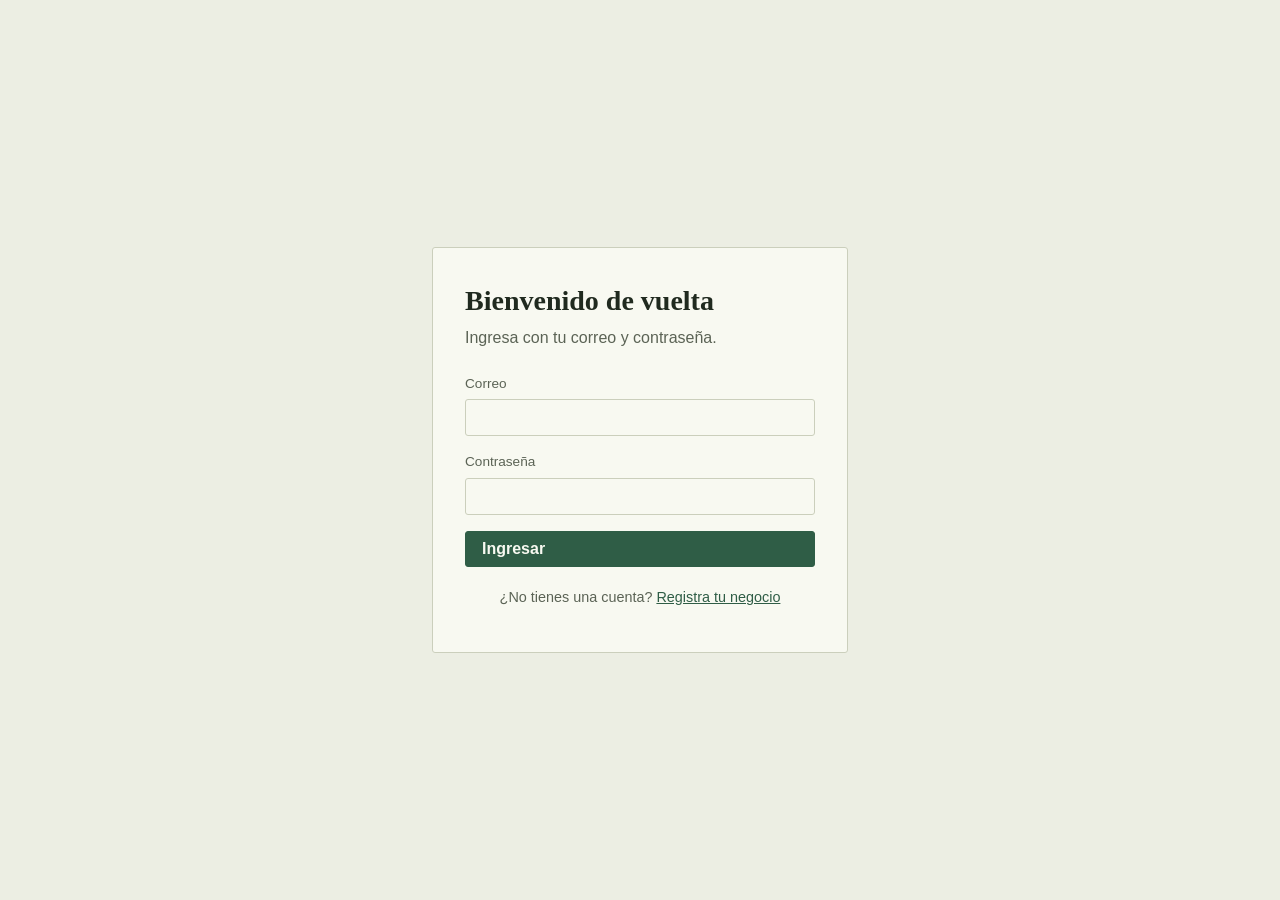
==== clientes.html @ 85f2c176 "Add files via upload" ====
<!DOCTYPE html>
<html lang="es">
<head>
  <meta charset="UTF-8" />
  <meta name="viewport" content="width=device-width, initial-scale=1.0" />
  <title>Clientes · Bodega+</title>
  <link rel="stylesheet" href="/css/styles.css" />
</head>
<body>
  <div class="app-shell">
    <aside class="sidebar">
      <div class="sidebar__marca">Bodega<span>+</span></div>
      <nav class="sidebar__nav">
        <a href="/dashboard.html" data-nav="dashboard">Panel</a>
        <a href="/productos.html" data-nav="productos">Productos</a>
        <a href="/clientes.html" data-nav="clientes">Clientes</a>
        <a href="/ventas.html" data-nav="ventas">Ventas</a>
        <a href="/inventario.html" data-nav="inventario">Inventario</a>
        <a href="/reportes.html" data-nav="reportes">Reportes</a>
      </nav>
      <button class="sidebar__salir" data-logout type="button">Cerrar sesión</button>
    </aside>

    <div class="app-content">
      <header class="app-topbar">
        <h1>Clientes</h1>
        <span class="app-topbar__usuario">Hola, <strong data-usuario-nombre>—</strong></span>
      </header>

      <main class="app-main">
        <div class="mensaje-error oculto" data-error></div>

        <section class="seccion">
          <div class="seccion-cabecera">
            <div class="filtros">
              <div class="campo">
                <label for="buscar-cliente">Buscar</label>
                <input type="search" id="buscar-cliente" placeholder="Nombre del cliente…" />
              </div>
            </div>
            <button class="boton" type="button" data-abrir-cliente>Nuevo cliente</button>
          </div>

          <div class="tabla-envoltorio">
            <table>
              <thead>
                <tr>
                  <th>Nombre</th>
                  <th>Documento</th>
                  <th>Teléfono</th>
                  <th>Correo</th>
                  <th></th>
                </tr>
              </thead>
              <tbody data-tabla-clientes>
                <tr class="tabla-vacia"><td colspan="5">Cargando…</td></tr>
              </tbody>
            </table>
          </div>
        </section>
      </main>
    </div>
  </div>

  <dialog data-dialogo-cliente>
    <form class="dialogo-cuerpo" method="dialog" id="form-cliente">
      <h2 data-titulo-cliente>Nuevo cliente</h2>
      <input type="hidden" name="id" />
      <div class="campo">
        <label for="cl-nombre">Nombre</label>
        <input type="text" id="cl-nombre" name="nombre" required />
      </div>
      <div class="campo-fila">
        <div class="campo">
          <label for="cl-documento">Documento</label>
          <input type="text" id="cl-documento" name="documento" />
        </div>
        <div class="campo">
          <label for="cl-telefono">Teléfono</label>
          <input type="text" id="cl-telefono" name="telefono" />
        </div>
      </div>
      <div class="campo">
        <label for="cl-email">Correo</label>
        <input type="email" id="cl-email" name="email" />
      </div>
      <div class="campo">
        <label for="cl-direccion">Dirección</label>
        <input type="text" id="cl-direccion" name="direccion" />
      </div>
      <div class="dialogo-acciones">
        <button class="boton boton--fantasma" type="button" data-cerrar-cliente>Cancelar</button>
        <button class="boton" type="submit">Guardar</button>
      </div>
    </form>
  </dialog>

  <dialog data-dialogo-historial>
    <div class="dialogo-cuerpo">
      <h2 data-titulo-historial>Historial de compras</h2>
      <div class="tabla-envoltorio">
        <table>
          <thead>
            <tr><th>Fecha</th><th class="num">Total</th><th>Estado</th></tr>
          </thead>
          <tbody data-tabla-historial>
            <tr class="tabla-vacia"><td colspan="3">Cargando…</td></tr>
          </tbody>
        </table>
      </div>
      <div class="dialogo-acciones">
        <button class="boton boton--fantasma" type="button" data-cerrar-historial>Cerrar</button>
      </div>
    </div>
  </dialog>

  <script src="/js/api.js"></script>
  <script src="/js/clientes.js"></script>
</body>
</html>
---- css/styles.css ----
/* =====================================================================
   Bodega+ — sistema de ventas e inventario
   Estética "libro contable": papel, tinta verde oscuro, cifras en
   monoespaciada alineadas como en una hoja de cuentas. Sin tarjetas
   con sombra, sin degradados: separación por líneas finas, como en
   un libro de registro real.
   ===================================================================== */

:root {
  /* Color */
  --color-paper: #ECEEE3;
  --color-surface: #F8F9F1;
  --color-ink: #202A1F;
  --color-ink-soft: #5B6355;
  --color-pine: #2F5D46;
  --color-pine-dark: #1F4433;
  --color-amber: #A9691A;
  --color-brick: #A63D2D;
  --color-line: #CBCFBC;
  --color-line-soft: #DCDECE;

  /* Tipografía */
  --font-display: Georgia, "Iowan Old Style", "Palatino Linotype", "Times New Roman", serif;
  --font-body: -apple-system, "Segoe UI", "Helvetica Neue", Arial, sans-serif;
  --font-mono: "SFMono-Regular", Consolas, "Liberation Mono", Menlo, monospace;

  /* Layout */
  --sidebar-ancho: 15rem;
  --radio: 3px;
}

* { box-sizing: border-box; }

html, body {
  margin: 0;
  padding: 0;
  background: var(--color-paper);
  color: var(--color-ink);
  font-family: var(--font-body);
  font-size: 16px;
  line-height: 1.5;
}

body { min-height: 100vh; }

h1, h2, h3 {
  font-family: var(--font-display);
  font-weight: 600;
  margin: 0 0 0.5rem;
  color: var(--color-ink);
}

h1 { font-size: 1.75rem; }
h2 { font-size: 1.3rem; }
h3 { font-size: 1.05rem; }

p { margin: 0 0 0.75rem; color: var(--color-ink-soft); max-width: 62ch; }

a { color: var(--color-pine); }

button, input, select, textarea { font-family: inherit; font-size: 1rem; }

.nums { font-family: var(--font-mono); font-variant-numeric: tabular-nums; }

/* --------------------------- Botones --------------------------- */

.boton {
  display: inline-flex;
  align-items: center;
  gap: 0.4rem;
  border: 1px solid var(--color-pine);
  background: var(--color-pine);
  color: var(--color-surface);
  padding: 0.55rem 1rem;
  border-radius: var(--radio);
  cursor: pointer;
  font-weight: 600;
  line-height: 1;
  transition: background-color 0.15s ease, transform 0.05s ease;
}
.boton:hover { background: var(--color-pine-dark); border-color: var(--color-pine-dark); }
.boton:active { transform: translateY(1px); }
.boton:focus-visible, a:focus-visible, input:focus-visible,
select:focus-visible, textarea:focus-visible {
  outline: 2px solid var(--color-pine);
  outline-offset: 2px;
}

.boton--fantasma {
  background: transparent;
  color: var(--color-pine);
}
.boton--fantasma:hover { background: rgba(47, 93, 70, 0.08); }

.boton--peligro {
  background: transparent;
  border-color: var(--color-brick);
  color: var(--color-brick);
}
.boton--peligro:hover { background: rgba(166, 61, 45, 0.08); }

.boton--pequeno { padding: 0.3rem 0.65rem; font-size: 0.85rem; }

.boton[disabled] { opacity: 0.5; cursor: not-allowed; }

/* --------------------------- Formularios --------------------------- */

.campo { margin-bottom: 1rem; display: flex; flex-direction: column; gap: 0.3rem; }
.campo label { font-size: 0.85rem; color: var(--color-ink-soft); }
.campo input, .campo select, .campo textarea {
  border: 1px solid var(--color-line);
  background: var(--color-surface);
  padding: 0.55rem 0.7rem;
  border-radius: var(--radio);
  color: var(--color-ink);
}
.campo textarea { resize: vertical; min-height: 4.5rem; }
.campo-fila { display: flex; gap: 1rem; flex-wrap: wrap; }
.campo-fila > .campo { flex: 1 1 10rem; }

.mensaje-error {
  border-left: 3px solid var(--color-brick);
  background: rgba(166, 61, 45, 0.08);
  color: var(--color-brick);
  padding: 0.6rem 0.8rem;
  border-radius: var(--radio);
  font-size: 0.9rem;
  margin-bottom: 1rem;
}
.mensaje-exito {
  border-left: 3px solid var(--color-pine);
  background: rgba(47, 93, 70, 0.08);
  color: var(--color-pine-dark);
  padding: 0.6rem 0.8rem;
  border-radius: var(--radio);
  font-size: 0.9rem;
  margin-bottom: 1rem;
}
.oculto { display: none !important; }

/* --------------------------- Auth (login/registro) --------------------------- */

.auth-pantalla {
  min-height: 100vh;
  display: grid;
  place-items: center;
  padding: 2rem 1rem;
}
.auth-tarjeta {
  width: 100%;
  max-width: 26rem;
  border: 1px solid var(--color-line);
  background: var(--color-surface);
  padding: 2rem;
  border-radius: var(--radio);
}
.auth-tarjeta h1 { margin-bottom: 0.25rem; }
.auth-tarjeta .subtitulo { margin-bottom: 1.5rem; }
.auth-pie { margin-top: 1.25rem; font-size: 0.9rem; text-align: center; }

/* --------------------------- Landing (index) --------------------------- */

.landing-topbar {
  display: flex;
  justify-content: space-between;
  align-items: center;
  padding: 1.25rem 2rem;
  border-bottom: 1px solid var(--color-line);
}
.landing-marca { font-family: var(--font-display); font-size: 1.3rem; font-weight: 600; }
.landing-marca span { color: var(--color-pine); }
.landing-hero {
  max-width: 46rem;
  margin: 0 auto;
  padding: 4.5rem 1.5rem 3rem;
  text-align: left;
}
.landing-hero .cifra {
  font-family: var(--font-mono);
  color: var(--color-pine);
  letter-spacing: 0.02em;
  margin-bottom: 1rem;
  display: block;
}
.landing-hero h1 { font-size: 2.4rem; line-height: 1.15; max-width: 20ch; }
.landing-hero p { font-size: 1.05rem; max-width: 46ch; margin-top: 1rem; }
.landing-acciones { display: flex; gap: 1rem; margin-top: 1.75rem; flex-wrap: wrap; }
.landing-lista {
  max-width: 46rem;
  margin: 0 auto;
  padding: 0 1.5rem 4rem;
  border-top: 1px solid var(--color-line);
  padding-top: 2.5rem;
  display: grid;
  gap: 1.5rem;
  grid-template-columns: repeat(auto-fit, minmax(13rem, 1fr));
}
.landing-lista li { list-style: none; }
.landing-lista h3 { margin-bottom: 0.3rem; }
.landing-lista p { margin: 0; }

/* --------------------------- Layout de la aplicación --------------------------- */

.app-shell { display: flex; min-height: 100vh; }

.sidebar {
  width: var(--sidebar-ancho);
  flex-shrink: 0;
  background: var(--color-surface);
  border-right: 1px solid var(--color-line);
  display: flex;
  flex-direction: column;
  padding: 1.5rem 1rem;
}
.sidebar__marca {
  font-family: var(--font-display);
  font-size: 1.2rem;
  font-weight: 600;
  padding: 0 0.5rem 1.5rem;
}
.sidebar__marca span { color: var(--color-pine); }
.sidebar__nav { display: flex; flex-direction: column; gap: 0.15rem; flex: 1; }
.sidebar__nav a {
  color: var(--color-ink-soft);
  text-decoration: none;
  padding: 0.6rem 0.5rem;
  border-radius: var(--radio);
  border-left: 3px solid transparent;
}
.sidebar__nav a:hover { background: rgba(47, 93, 70, 0.08); color: var(--color-ink); }
.sidebar__nav a.activo {
  color: var(--color-pine-dark);
  border-left-color: var(--color-pine);
  font-weight: 600;
  background: rgba(47, 93, 70, 0.08);
}
.sidebar__salir {
  margin-top: 1rem;
  border: 1px solid var(--color-line);
  background: transparent;
  color: var(--color-ink-soft);
  padding: 0.55rem 0.7rem;
  border-radius: var(--radio);
  cursor: pointer;
  text-align: left;
}
.sidebar__salir:hover { border-color: var(--color-brick); color: var(--color-brick); }

.app-content { flex: 1; min-width: 0; display: flex; flex-direction: column; }

.app-topbar {
  display: flex;
  justify-content: space-between;
  align-items: baseline;
  padding: 1.5rem 2rem 1rem;
  border-bottom: 1px solid var(--color-line);
  flex-wrap: wrap;
  gap: 0.5rem;
}
.app-topbar__usuario { color: var(--color-ink-soft); font-size: 0.9rem; }

.app-main { padding: 1.75rem 2rem 3rem; flex: 1; }

.solo-admin { display: none; }
body.rol-admin .solo-admin { display: revert; }

/* --------------------------- Bloques de resumen (panel) --------------------------- */

.resumen-fila { display: grid; gap: 1px; background: var(--color-line); border: 1px solid var(--color-line); grid-template-columns: repeat(auto-fit, minmax(11rem, 1fr)); margin-bottom: 2rem; }
.resumen-celda { background: var(--color-surface); padding: 1.1rem 1.25rem; }
.resumen-celda .etiqueta { display: block; font-size: 0.85rem; color: var(--color-ink-soft); margin-bottom: 0.35rem; }
.resumen-celda .cifra { display: block; font-family: var(--font-mono); font-size: 1.5rem; color: var(--color-ink); }
.resumen-celda .cifra.alerta { color: var(--color-brick); }

/* --------------------------- Secciones y tablas --------------------------- */

.seccion { margin-bottom: 2.5rem; }
.seccion-cabecera {
  display: flex;
  justify-content: space-between;
  align-items: center;
  gap: 1rem;
  margin-bottom: 1rem;
  flex-wrap: wrap;
}

.tabla-envoltorio { border: 1px solid var(--color-line); border-radius: var(--radio); overflow: hidden; }

table { width: 100%; border-collapse: collapse; background: var(--color-surface); }
thead th {
  text-align: left;
  font-weight: 600;
  font-size: 0.85rem;
  color: var(--color-ink-soft);
  padding: 0.65rem 0.9rem;
  border-bottom: 1px solid var(--color-line);
}
tbody td {
  padding: 0.65rem 0.9rem;
  border-bottom: 1px solid var(--color-line-soft);
  vertical-align: middle;
}
tbody tr:last-child td { border-bottom: none; }
tbody tr:hover { background: rgba(47, 93, 70, 0.04); }
td.num, th.num { text-align: right; font-family: var(--font-mono); }
.tabla-vacia td { color: var(--color-ink-soft); font-style: italic; text-align: center; padding: 2rem; }

.insignia {
  display: inline-block;
  padding: 0.15rem 0.55rem;
  border-radius: 999px;
  font-size: 0.78rem;
  font-weight: 600;
  border: 1px solid transparent;
}
.insignia--normal { background: rgba(47, 93, 70, 0.1); color: var(--color-pine-dark); }
.insignia--bajo { background: rgba(169, 105, 26, 0.12); color: var(--color-amber); }
.insignia--agotado { background: rgba(166, 61, 45, 0.12); color: var(--color-brick); }
.insignia--anulada { background: rgba(166, 61, 45, 0.12); color: var(--color-brick); }
.insignia--completada { background: rgba(47, 93, 70, 0.1); color: var(--color-pine-dark); }

.acciones-fila { display: flex; gap: 0.4rem; justify-content: flex-end; }

.filtros { display: flex; gap: 0.75rem; flex-wrap: wrap; align-items: flex-end; margin-bottom: 1.25rem; }
.filtros .campo { margin-bottom: 0; min-width: 10rem; }

/* --------------------------- Diálogo (crear/editar) --------------------------- */

dialog {
  border: 1px solid var(--color-line);
  border-radius: var(--radio);
  padding: 0;
  width: 100%;
  max-width: 30rem;
  color: var(--color-ink);
}
dialog::backdrop { background: rgba(32, 42, 31, 0.35); }
.dialogo-cuerpo { padding: 1.5rem; }
.dialogo-cuerpo h2 { margin-bottom: 1.25rem; }
.dialogo-acciones { display: flex; justify-content: flex-end; gap: 0.75rem; margin-top: 1.5rem; }

/* --------------------------- Venta: selector de items --------------------------- */

.venta-items { border: 1px solid var(--color-line); border-radius: var(--radio); margin-bottom: 1rem; }
.venta-items .fila-item {
  display: grid;
  grid-template-columns: 1fr 6rem 7rem auto;
  gap: 0.75rem;
  align-items: center;
  padding: 0.6rem 0.9rem;
  border-bottom: 1px solid var(--color-line-soft);
}
.venta-items .fila-item:last-child { border-bottom: none; }
.venta-total {
  display: flex;
  justify-content: space-between;
  padding: 0.9rem 1rem;
  border-top: 1px solid var(--color-line);
  font-family: var(--font-mono);
  font-size: 1.15rem;
  background: var(--color-surface);
}

/* --------------------------- Responsivo --------------------------- */

@media (max-width: 780px) {
  .app-shell { flex-direction: column; }
  .sidebar {
    width: auto;
    flex-direction: row;
    align-items: center;
    overflow-x: auto;
    padding: 0.75rem 1rem;
  }
  .sidebar__marca { padding: 0 1rem 0 0; }
  .sidebar__nav { flex-direction: row; }
  .sidebar__salir { margin-top: 0; margin-left: auto; white-space: nowrap; }
  .app-main { padding: 1.25rem 1.25rem 2.5rem; }
  .app-topbar { padding: 1.25rem 1.25rem 1rem; }
  .venta-items .fila-item { grid-template-columns: 1fr; }
}

@media (prefers-reduced-motion: reduce) {
  * { transition: none !important; animation: none !important; }
}
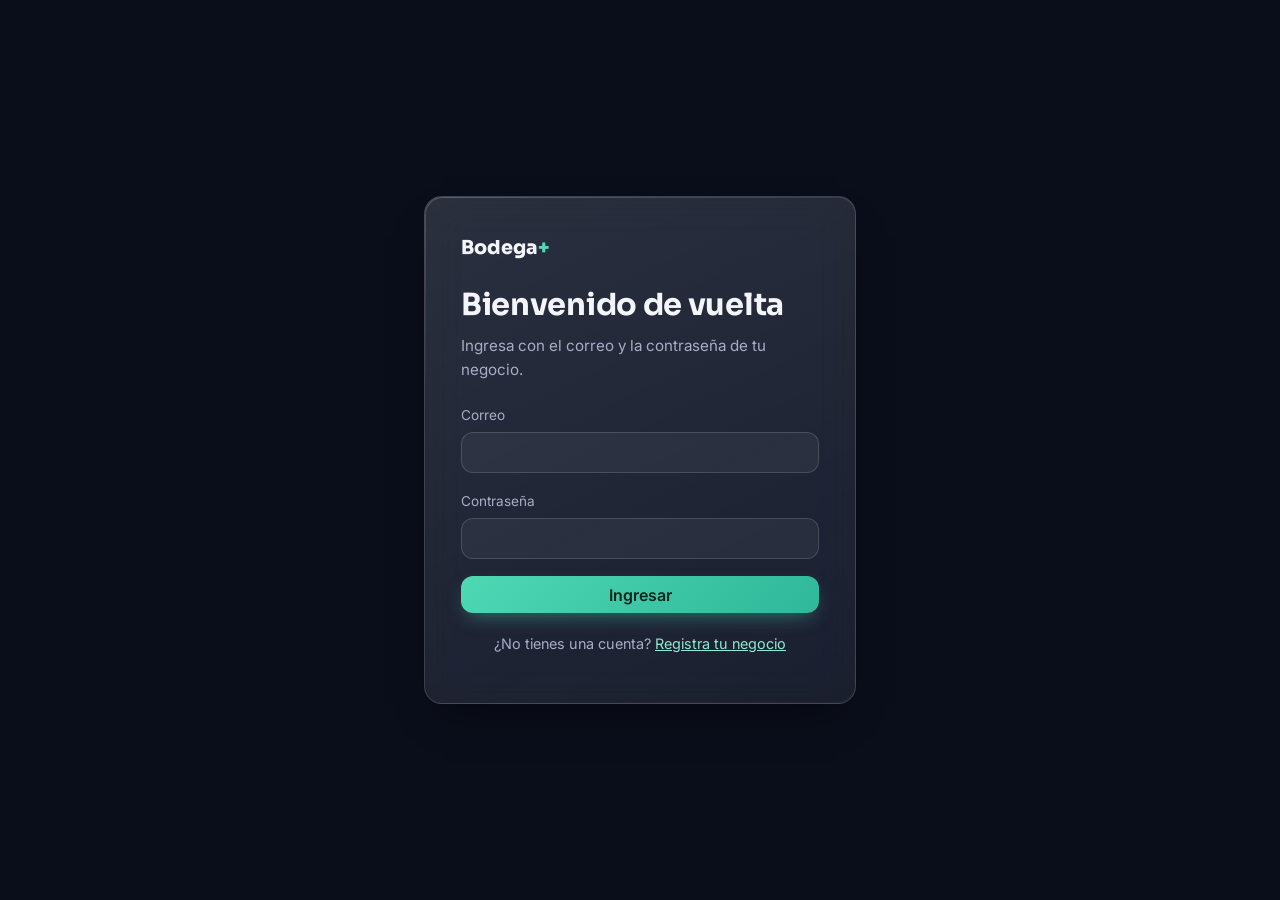
==== commit 13d8c94c: "Add files via upload" ====
--- a/clientes.html
+++ b/clientes.html
@@ -4,11 +4,16 @@
   <meta charset="UTF-8" />
   <meta name="viewport" content="width=device-width, initial-scale=1.0" />
   <title>Clientes · Bodega+</title>
+  <link rel="icon" href="/img/favicon.png" />
+  <link rel="preconnect" href="https://fonts.googleapis.com" />
+  <link rel="preconnect" href="https://fonts.gstatic.com" crossorigin />
   <link rel="stylesheet" href="/css/styles.css" />
 </head>
 <body>
+  <div class="fondo-liquido" aria-hidden="true"><span class="b1"></span><span class="b2"></span><span class="b3"></span></div>
+
   <div class="app-shell">
-    <aside class="sidebar">
+    <aside class="sidebar" data-revelar>
       <div class="sidebar__marca">Bodega<span>+</span></div>
       <nav class="sidebar__nav">
         <a href="/dashboard.html" data-nav="dashboard">Panel</a>
@@ -22,15 +27,18 @@
     </aside>
 
     <div class="app-content">
-      <header class="app-topbar">
-        <h1>Clientes</h1>
+      <header class="app-topbar" data-revelar="1">
+        <div>
+          <h1>Clientes</h1>
+          <p class="subtitulo-seccion" style="margin:0.2rem 0 0">Guarda sus datos y revisa qué te han comprado antes.</p>
+        </div>
         <span class="app-topbar__usuario">Hola, <strong data-usuario-nombre>—</strong></span>
       </header>
 
       <main class="app-main">
         <div class="mensaje-error oculto" data-error></div>
 
-        <section class="seccion">
+        <section class="seccion" data-revelar="2">
           <div class="seccion-cabecera">
             <div class="filtros">
               <div class="campo">
@@ -52,9 +60,7 @@
                   <th></th>
                 </tr>
               </thead>
-              <tbody data-tabla-clientes>
-                <tr class="tabla-vacia"><td colspan="5">Cargando…</td></tr>
-              </tbody>
+              <tbody data-tabla-clientes></tbody>
             </table>
           </div>
         </section>
@@ -65,6 +71,7 @@
   <dialog data-dialogo-cliente>
     <form class="dialogo-cuerpo" method="dialog" id="form-cliente">
       <h2 data-titulo-cliente>Nuevo cliente</h2>
+      <p class="subtitulo-seccion">Solo el nombre es obligatorio; el resto ayuda a identificarlo mejor.</p>
       <input type="hidden" name="id" />
       <div class="campo">
         <label for="cl-nombre">Nombre</label>
@@ -98,14 +105,13 @@
   <dialog data-dialogo-historial>
     <div class="dialogo-cuerpo">
       <h2 data-titulo-historial>Historial de compras</h2>
+      <p class="subtitulo-seccion">Todas las ventas registradas para este cliente, de la más reciente a la más antigua.</p>
       <div class="tabla-envoltorio">
         <table>
           <thead>
             <tr><th>Fecha</th><th class="num">Total</th><th>Estado</th></tr>
           </thead>
-          <tbody data-tabla-historial>
-            <tr class="tabla-vacia"><td colspan="3">Cargando…</td></tr>
-          </tbody>
+          <tbody data-tabla-historial></tbody>
         </table>
       </div>
       <div class="dialogo-acciones">
@@ -114,6 +120,7 @@
     </div>
   </dialog>
 
+  <script src="/js/ui.js"></script>
   <script src="/js/api.js"></script>
   <script src="/js/clientes.js"></script>
 </body>
--- a/css/styles.css
+++ b/css/styles.css
@@ -1,138 +1,344 @@
 /* =====================================================================
-   Bodega+ — sistema de ventas e inventario
-   Estética "libro contable": papel, tinta verde oscuro, cifras en
-   monoespaciada alineadas como en una hoja de cuentas. Sin tarjetas
-   con sombra, sin degradados: separación por líneas finas, como en
-   un libro de registro real.
+   Bodega+ — Vidrio líquido
+   Concepto: la vitrina de vidrio de una bodega de noche, reflejando las
+   luces del local (menta, ámbar, violeta) sobre un fondo casi negro.
+   Paneles traslúcidos con desenfoque real (backdrop-filter), relieve en
+   3D en los bloques clave del panel principal, y animación reservada
+   para responder a lo que la persona hace: enviar, guardar, confirmar.
    ===================================================================== */
 
+@import url('https://fonts.googleapis.com/css2?family=Sora:wght@500;600;700;800&family=Inter:wght@400;500;600&family=JetBrains+Mono:wght@500;600&display=swap');
+
 :root {
-  /* Color */
-  --color-paper: #ECEEE3;
-  --color-surface: #F8F9F1;
-  --color-ink: #202A1F;
-  --color-ink-soft: #5B6355;
-  --color-pine: #2F5D46;
-  --color-pine-dark: #1F4433;
-  --color-amber: #A9691A;
-  --color-brick: #A63D2D;
-  --color-line: #CBCFBC;
-  --color-line-soft: #DCDECE;
+  /* Color — vitrina nocturna */
+  --noche: #0A0E1A;
+  --noche-2: #0E1424;
+  --vidrio: rgba(255, 255, 255, 0.055);
+  --vidrio-fuerte: rgba(255, 255, 255, 0.09);
+  --vidrio-borde: rgba(255, 255, 255, 0.14);
+  --vidrio-brillo: rgba(255, 255, 255, 0.5);
+
+  --menta: #4FD8B4;
+  --menta-suave: #8EEBD1;
+  --ambar: #F5A623;
+  --ciruela: #9B7BFF;
+  --rosa: #FF6FA5;
+  --coral: #FF6B6B;
+
+  --texto: #F3F5FA;
+  --texto-tenue: #A6AFC7;
+  --texto-mudo: #6E7690;
 
   /* Tipografía */
-  --font-display: Georgia, "Iowan Old Style", "Palatino Linotype", "Times New Roman", serif;
-  --font-body: -apple-system, "Segoe UI", "Helvetica Neue", Arial, sans-serif;
-  --font-mono: "SFMono-Regular", Consolas, "Liberation Mono", Menlo, monospace;
-
-  /* Layout */
-  --sidebar-ancho: 15rem;
-  --radio: 3px;
+  --font-display: "Sora", -apple-system, "Segoe UI", sans-serif;
+  --font-body: "Inter", -apple-system, "Segoe UI", sans-serif;
+  --font-mono: "JetBrains Mono", "SFMono-Regular", Consolas, monospace;
+
+  /* Forma y movimiento */
+  --radio: 18px;
+  --radio-chico: 12px;
+  --ease-suave: cubic-bezier(0.22, 1, 0.36, 1);
+  --ease-rebote: cubic-bezier(0.34, 1.56, 0.64, 1);
+  --sidebar-ancho: 16.5rem;
 }
 
 * { box-sizing: border-box; }
+
+html { color-scheme: dark; }
 
 html, body {
   margin: 0;
   padding: 0;
-  background: var(--color-paper);
-  color: var(--color-ink);
+  min-height: 100vh;
+  background: var(--noche);
+  color: var(--texto);
   font-family: var(--font-body);
   font-size: 16px;
-  line-height: 1.5;
-}
-
-body { min-height: 100vh; }
+  line-height: 1.55;
+}
+
+/* --------------------------- Fondo líquido animado --------------------------- */
+
+.fondo-liquido {
+  position: fixed;
+  inset: 0;
+  z-index: -1;
+  overflow: hidden;
+  background: var(--noche);
+}
+.fondo-liquido span {
+  position: absolute;
+  border-radius: 50%;
+  filter: blur(90px);
+  opacity: 0.55;
+  will-change: transform;
+}
+.fondo-liquido .b1 {
+  width: 42vw; height: 42vw;
+  top: -12vw; left: -8vw;
+  background: radial-gradient(circle, var(--menta), transparent 70%);
+  animation: deriva1 34s ease-in-out infinite alternate;
+}
+.fondo-liquido .b2 {
+  width: 38vw; height: 38vw;
+  bottom: -14vw; right: -6vw;
+  background: radial-gradient(circle, var(--ciruela), transparent 70%);
+  animation: deriva2 40s ease-in-out infinite alternate;
+}
+.fondo-liquido .b3 {
+  width: 30vw; height: 30vw;
+  top: 30vh; right: 18vw;
+  background: radial-gradient(circle, var(--ambar), transparent 72%);
+  opacity: 0.3;
+  animation: deriva3 46s ease-in-out infinite alternate;
+}
+@keyframes deriva1 { to { transform: translate(8vw, 10vh) scale(1.15); } }
+@keyframes deriva2 { to { transform: translate(-6vw, -8vh) scale(1.1); } }
+@keyframes deriva3 { to { transform: translate(-10vw, 6vh) scale(0.9); } }
 
 h1, h2, h3 {
   font-family: var(--font-display);
-  font-weight: 600;
-  margin: 0 0 0.5rem;
-  color: var(--color-ink);
-}
-
-h1 { font-size: 1.75rem; }
-h2 { font-size: 1.3rem; }
+  font-weight: 700;
+  margin: 0 0 0.4rem;
+  color: var(--texto);
+  letter-spacing: -0.01em;
+}
+h1 { font-size: 1.9rem; }
+h2 { font-size: 1.25rem; }
 h3 { font-size: 1.05rem; }
 
-p { margin: 0 0 0.75rem; color: var(--color-ink-soft); max-width: 62ch; }
-
-a { color: var(--color-pine); }
-
+p { margin: 0 0 0.75rem; color: var(--texto-tenue); max-width: 62ch; }
+.subtitulo-seccion { color: var(--texto-tenue); font-size: 0.95rem; margin: 0 0 1.5rem; max-width: 56ch; }
+
+a { color: var(--menta-suave); }
 button, input, select, textarea { font-family: inherit; font-size: 1rem; }
-
 .nums { font-family: var(--font-mono); font-variant-numeric: tabular-nums; }
 
+::selection { background: rgba(79, 216, 180, 0.3); }
+
+:focus-visible {
+  outline: 2px solid var(--menta);
+  outline-offset: 3px;
+  border-radius: 4px;
+}
+
+/* --------------------------- Vidrio: panel base --------------------------- */
+
+.cristal, .sidebar, .app-topbar, .resumen-celda, .seccion, .auth-tarjeta, .landing-lista li {
+  position: relative;
+  background:
+    linear-gradient(155deg, rgba(255,255,255,0.09), rgba(255,255,255,0.02)),
+    var(--vidrio);
+  border: 1px solid var(--vidrio-borde);
+  border-radius: var(--radio);
+  backdrop-filter: blur(22px) saturate(150%);
+  -webkit-backdrop-filter: blur(22px) saturate(150%);
+  box-shadow:
+    0 1px 0 rgba(255,255,255,0.08) inset,
+    0 20px 40px -20px rgba(0,0,0,0.6);
+}
+
+/* Reflejo de borde superior, como el filo de un vidrio real */
+.cristal::before, .sidebar::before, .app-topbar::before, .resumen-celda::before,
+.seccion::before, .auth-tarjeta::before, .landing-lista li::before {
+  content: "";
+  position: absolute;
+  inset: 0;
+  border-radius: inherit;
+  padding: 1px;
+  background: linear-gradient(155deg, var(--vidrio-brillo), transparent 30%, transparent 70%, rgba(255,255,255,0.08));
+  -webkit-mask: linear-gradient(#000 0 0) content-box, linear-gradient(#000 0 0);
+  -webkit-mask-composite: xor;
+  mask-composite: exclude;
+  opacity: 0.35;
+  pointer-events: none;
+}
+
+/* Tarjetas con relieve 3D + barrido de brillo: reservado para los
+   bloques protagonistas (resumen del panel, hero de la portada). */
+.cristal--interactivo {
+  transform-style: preserve-3d;
+  transition: transform 0.5s var(--ease-suave), box-shadow 0.5s var(--ease-suave);
+  cursor: default;
+}
+.cristal--interactivo:hover {
+  box-shadow:
+    0 1px 0 rgba(255,255,255,0.1) inset,
+    0 30px 60px -20px rgba(0,0,0,0.7);
+}
+.cristal--interactivo::after {
+  content: "";
+  position: absolute;
+  inset: 0;
+  border-radius: inherit;
+  background: linear-gradient(115deg, transparent 40%, rgba(255,255,255,0.16) 50%, transparent 60%);
+  background-size: 220% 220%;
+  background-position: 130% 130%;
+  opacity: 0;
+  transition: opacity 0.4s ease;
+  pointer-events: none;
+}
+.cristal--interactivo:hover::after {
+  opacity: 1;
+  animation: barrido 1.1s var(--ease-suave);
+}
+@keyframes barrido {
+  from { background-position: 130% 130%; }
+  to { background-position: -30% -30%; }
+}
+
 /* --------------------------- Botones --------------------------- */
 
 .boton {
+  position: relative;
+  overflow: hidden;
   display: inline-flex;
   align-items: center;
-  gap: 0.4rem;
-  border: 1px solid var(--color-pine);
-  background: var(--color-pine);
-  color: var(--color-surface);
-  padding: 0.55rem 1rem;
-  border-radius: var(--radio);
+  justify-content: center;
+  gap: 0.45rem;
+  border: none;
+  background: linear-gradient(135deg, var(--menta), #2FB899);
+  color: #06231C;
+  padding: 0.65rem 1.15rem;
+  border-radius: var(--radio-chico);
   cursor: pointer;
   font-weight: 600;
   line-height: 1;
-  transition: background-color 0.15s ease, transform 0.05s ease;
-}
-.boton:hover { background: var(--color-pine-dark); border-color: var(--color-pine-dark); }
-.boton:active { transform: translateY(1px); }
-.boton:focus-visible, a:focus-visible, input:focus-visible,
-select:focus-visible, textarea:focus-visible {
-  outline: 2px solid var(--color-pine);
-  outline-offset: 2px;
-}
+  box-shadow: 0 8px 20px -8px rgba(79, 216, 180, 0.55);
+  transition: transform 0.15s var(--ease-suave), box-shadow 0.15s var(--ease-suave), opacity 0.15s ease;
+}
+.boton:hover { transform: translateY(-1px); box-shadow: 0 12px 26px -8px rgba(79, 216, 180, 0.65); }
+.boton:active { transform: translateY(0); }
+.boton[disabled] { opacity: 0.55; cursor: not-allowed; transform: none; }
+
+/* Onda al hacer clic — confirma que el toque se registró (útil con
+   la latencia de un servidor gratuito que puede tardar en responder) */
+.boton .onda {
+  position: absolute;
+  border-radius: 50%;
+  background: rgba(255,255,255,0.5);
+  transform: scale(0);
+  animation: onda-expandir 0.6s ease-out;
+  pointer-events: none;
+}
+@keyframes onda-expandir { to { transform: scale(2.6); opacity: 0; } }
 
 .boton--fantasma {
-  background: transparent;
-  color: var(--color-pine);
-}
-.boton--fantasma:hover { background: rgba(47, 93, 70, 0.08); }
+  background: var(--vidrio-fuerte);
+  color: var(--texto);
+  box-shadow: none;
+  border: 1px solid var(--vidrio-borde);
+}
+.boton--fantasma:hover { background: rgba(255,255,255,0.13); box-shadow: none; }
 
 .boton--peligro {
-  background: transparent;
-  border-color: var(--color-brick);
-  color: var(--color-brick);
-}
-.boton--peligro:hover { background: rgba(166, 61, 45, 0.08); }
-
-.boton--pequeno { padding: 0.3rem 0.65rem; font-size: 0.85rem; }
-
-.boton[disabled] { opacity: 0.5; cursor: not-allowed; }
+  background: rgba(255, 107, 107, 0.14);
+  color: #FFB3B3;
+  box-shadow: none;
+  border: 1px solid rgba(255, 107, 107, 0.3);
+}
+.boton--peligro:hover { background: rgba(255, 107, 107, 0.22); box-shadow: none; }
+
+.boton--pequeno { padding: 0.4rem 0.75rem; font-size: 0.85rem; }
+
+/* Estado de carga real del botón mientras espera la respuesta del
+   servidor (evita doble clic y confirma que algo está pasando). */
+.boton[data-cargando] { color: transparent; pointer-events: none; }
+.boton[data-cargando]::before {
+  content: "";
+  position: absolute;
+  width: 1.1rem; height: 1.1rem;
+  border-radius: 50%;
+  border: 2px solid rgba(255,255,255,0.35);
+  border-top-color: currentColor;
+  color: #06231C;
+  animation: girar 0.7s linear infinite;
+}
+.boton--fantasma[data-cargando]::before,
+.boton--peligro[data-cargando]::before { color: var(--texto); }
+@keyframes girar { to { transform: rotate(360deg); } }
 
 /* --------------------------- Formularios --------------------------- */
 
-.campo { margin-bottom: 1rem; display: flex; flex-direction: column; gap: 0.3rem; }
-.campo label { font-size: 0.85rem; color: var(--color-ink-soft); }
+.campo { margin-bottom: 1.1rem; display: flex; flex-direction: column; gap: 0.35rem; }
+.campo label { font-size: 0.85rem; color: var(--texto-tenue); }
+.campo small { color: var(--texto-mudo); font-size: 0.78rem; }
 .campo input, .campo select, .campo textarea {
-  border: 1px solid var(--color-line);
-  background: var(--color-surface);
-  padding: 0.55rem 0.7rem;
-  border-radius: var(--radio);
-  color: var(--color-ink);
+  border: 1px solid var(--vidrio-borde);
+  background: rgba(255,255,255,0.05);
+  padding: 0.6rem 0.75rem;
+  border-radius: var(--radio-chico);
+  color: var(--texto);
+  transition: border-color 0.2s ease, box-shadow 0.2s ease, background 0.2s ease;
+}
+.campo input::placeholder, .campo textarea::placeholder { color: var(--texto-mudo); }
+.campo input:focus, .campo select:focus, .campo textarea:focus {
+  outline: none;
+  border-color: var(--menta);
+  background: rgba(255,255,255,0.08);
+  box-shadow: 0 0 0 4px rgba(79, 216, 180, 0.16);
 }
 .campo textarea { resize: vertical; min-height: 4.5rem; }
 .campo-fila { display: flex; gap: 1rem; flex-wrap: wrap; }
 .campo-fila > .campo { flex: 1 1 10rem; }
 
+/* --------------------------- Notificaciones flotantes (toasts) --------------------------- */
+
+.toast-pila {
+  position: fixed;
+  top: 1.25rem;
+  right: 1.25rem;
+  z-index: 200;
+  display: flex;
+  flex-direction: column;
+  gap: 0.6rem;
+  max-width: min(24rem, calc(100vw - 2.5rem));
+}
+.toast {
+  display: flex;
+  align-items: flex-start;
+  gap: 0.6rem;
+  padding: 0.85rem 1rem;
+  border-radius: var(--radio-chico);
+  background: rgba(14, 20, 36, 0.85);
+  border: 1px solid var(--vidrio-borde);
+  border-left: 3px solid var(--menta);
+  backdrop-filter: blur(18px);
+  -webkit-backdrop-filter: blur(18px);
+  box-shadow: 0 20px 40px -16px rgba(0,0,0,0.6);
+  animation: toast-entrar 0.35s var(--ease-rebote);
+  font-size: 0.92rem;
+}
+.toast.saliendo { animation: toast-salir 0.25s ease-in forwards; }
+.toast--error { border-left-color: var(--coral); }
+.toast--info { border-left-color: var(--ciruela); }
+.toast__icono { flex-shrink: 0; margin-top: 0.1rem; }
+.toast__texto { flex: 1; color: var(--texto); }
+.toast__cerrar {
+  background: none; border: none; color: var(--texto-mudo);
+  cursor: pointer; font-size: 1rem; line-height: 1; padding: 0.1rem;
+}
+.toast__cerrar:hover { color: var(--texto); }
+@keyframes toast-entrar { from { opacity: 0; transform: translateX(24px) scale(0.96); } to { opacity: 1; transform: none; } }
+@keyframes toast-salir { to { opacity: 0; transform: translateX(24px) scale(0.96); } }
+
+/* --------------------------- Mensajes inline (formularios de auth) --------------------------- */
+
 .mensaje-error {
-  border-left: 3px solid var(--color-brick);
-  background: rgba(166, 61, 45, 0.08);
-  color: var(--color-brick);
-  padding: 0.6rem 0.8rem;
-  border-radius: var(--radio);
+  border-left: 3px solid var(--coral);
+  background: rgba(255, 107, 107, 0.1);
+  color: #FFC2C2;
+  padding: 0.65rem 0.85rem;
+  border-radius: var(--radio-chico);
   font-size: 0.9rem;
   margin-bottom: 1rem;
 }
 .mensaje-exito {
-  border-left: 3px solid var(--color-pine);
-  background: rgba(47, 93, 70, 0.08);
-  color: var(--color-pine-dark);
-  padding: 0.6rem 0.8rem;
-  border-radius: var(--radio);
+  border-left: 3px solid var(--menta);
+  background: rgba(79, 216, 180, 0.1);
+  color: var(--menta-suave);
+  padding: 0.65rem 0.85rem;
+  border-radius: var(--radio-chico);
   font-size: 0.9rem;
   margin-bottom: 1rem;
 }
@@ -145,18 +351,28 @@
   display: grid;
   place-items: center;
   padding: 2rem 1rem;
+  position: relative;
 }
 .auth-tarjeta {
   width: 100%;
-  max-width: 26rem;
-  border: 1px solid var(--color-line);
-  background: var(--color-surface);
-  padding: 2rem;
-  border-radius: var(--radio);
-}
-.auth-tarjeta h1 { margin-bottom: 0.25rem; }
-.auth-tarjeta .subtitulo { margin-bottom: 1.5rem; }
-.auth-pie { margin-top: 1.25rem; font-size: 0.9rem; text-align: center; }
+  max-width: 27rem;
+  padding: 2.25rem;
+  animation: entrar-arriba 0.6s var(--ease-suave);
+}
+.auth-tarjeta .marca {
+  font-family: var(--font-display);
+  font-weight: 800;
+  font-size: 1.2rem;
+  margin-bottom: 1.25rem;
+}
+.auth-tarjeta .marca span { color: var(--menta); }
+.auth-tarjeta h1 { margin-bottom: 0.3rem; }
+.auth-pie { margin-top: 1.25rem; font-size: 0.9rem; text-align: center; color: var(--texto-tenue); }
+
+@keyframes entrar-arriba {
+  from { opacity: 0; transform: translateY(14px) scale(0.98); }
+  to { opacity: 1; transform: none; }
+}
 
 /* --------------------------- Landing (index) --------------------------- */
 
@@ -164,160 +380,245 @@
   display: flex;
   justify-content: space-between;
   align-items: center;
-  padding: 1.25rem 2rem;
-  border-bottom: 1px solid var(--color-line);
-}
-.landing-marca { font-family: var(--font-display); font-size: 1.3rem; font-weight: 600; }
-.landing-marca span { color: var(--color-pine); }
+  padding: 1.1rem 2rem;
+  margin: 1rem;
+  position: relative;
+  z-index: 2;
+}
+.landing-marca { font-family: var(--font-display); font-size: 1.3rem; font-weight: 800; }
+.landing-marca span { color: var(--menta); }
+
 .landing-hero {
-  max-width: 46rem;
-  margin: 0 auto;
-  padding: 4.5rem 1.5rem 3rem;
-  text-align: left;
-}
-.landing-hero .cifra {
+  max-width: 68rem;
+  margin: 1.5rem auto 0;
+  padding: 3rem 1.5rem 4rem;
+  display: grid;
+  grid-template-columns: 1.1fr 0.9fr;
+  gap: 2.5rem;
+  align-items: center;
+}
+.landing-hero__texto .cifra {
   font-family: var(--font-mono);
-  color: var(--color-pine);
+  color: var(--menta-suave);
   letter-spacing: 0.02em;
   margin-bottom: 1rem;
   display: block;
-}
-.landing-hero h1 { font-size: 2.4rem; line-height: 1.15; max-width: 20ch; }
-.landing-hero p { font-size: 1.05rem; max-width: 46ch; margin-top: 1rem; }
+  font-size: 0.9rem;
+}
+.landing-hero__texto h1 { font-size: clamp(2rem, 4vw, 2.9rem); line-height: 1.12; max-width: 16ch; }
+.landing-hero__texto p { font-size: 1.05rem; max-width: 42ch; margin-top: 1rem; }
 .landing-acciones { display: flex; gap: 1rem; margin-top: 1.75rem; flex-wrap: wrap; }
+
+/* Vitrina: si agregas una foto en /img/hero-bodega.jpg se ve detrás
+   del vidrio; si no la agregas, el degradado solo se ve igual de bien. */
+.landing-hero__vitrina {
+  aspect-ratio: 4 / 5;
+  border-radius: 28px;
+  padding: 1.5rem;
+  display: flex;
+  align-items: flex-end;
+  background-image:
+    linear-gradient(200deg, rgba(79,216,180,0.28), rgba(155,123,255,0.22) 55%, rgba(10,14,26,0.6)),
+    url('/img/hero-bodega.jpg');
+  background-size: cover;
+  background-position: center;
+  transform: perspective(1200px) rotateY(-6deg) rotateX(2deg);
+  transition: transform 0.6s var(--ease-suave);
+}
+.landing-hero__vitrina:hover { transform: perspective(1200px) rotateY(-2deg) rotateX(0deg); }
+.landing-hero__vitrina p {
+  color: var(--texto);
+  font-family: var(--font-mono);
+  font-size: 0.85rem;
+  margin: 0;
+  background: rgba(10,14,26,0.55);
+  padding: 0.6rem 0.85rem;
+  border-radius: var(--radio-chico);
+  border: 1px solid var(--vidrio-borde);
+}
+
 .landing-lista {
-  max-width: 46rem;
+  max-width: 68rem;
   margin: 0 auto;
   padding: 0 1.5rem 4rem;
-  border-top: 1px solid var(--color-line);
-  padding-top: 2.5rem;
   display: grid;
-  gap: 1.5rem;
-  grid-template-columns: repeat(auto-fit, minmax(13rem, 1fr));
-}
-.landing-lista li { list-style: none; }
-.landing-lista h3 { margin-bottom: 0.3rem; }
-.landing-lista p { margin: 0; }
+  gap: 1.25rem;
+  grid-template-columns: repeat(auto-fit, minmax(14rem, 1fr));
+}
+.landing-lista li { list-style: none; padding: 1.5rem; }
+.landing-lista .icono {
+  width: 2.5rem; height: 2.5rem;
+  display: grid; place-items: center;
+  border-radius: 12px;
+  background: rgba(79, 216, 180, 0.14);
+  color: var(--menta-suave);
+  margin-bottom: 0.9rem;
+}
+.landing-lista h3 { margin-bottom: 0.3rem; font-size: 1rem; }
+.landing-lista p { margin: 0; font-size: 0.92rem; }
 
 /* --------------------------- Layout de la aplicación --------------------------- */
 
-.app-shell { display: flex; min-height: 100vh; }
+.app-shell { display: flex; min-height: 100vh; align-items: flex-start; gap: 1.25rem; padding: 1.25rem; }
 
 .sidebar {
+  position: sticky;
+  top: 1.25rem;
   width: var(--sidebar-ancho);
   flex-shrink: 0;
-  background: var(--color-surface);
-  border-right: 1px solid var(--color-line);
   display: flex;
   flex-direction: column;
-  padding: 1.5rem 1rem;
+  padding: 1.5rem 1.1rem;
+  height: calc(100vh - 2.5rem);
 }
 .sidebar__marca {
   font-family: var(--font-display);
-  font-size: 1.2rem;
+  font-size: 1.15rem;
+  font-weight: 800;
+  padding: 0 0.4rem 1.5rem;
+  display: flex;
+  align-items: center;
+  gap: 0.5rem;
+}
+.sidebar__marca span { color: var(--menta); }
+.sidebar__nav { display: flex; flex-direction: column; gap: 0.2rem; flex: 1; }
+.sidebar__nav a {
+  position: relative;
+  color: var(--texto-tenue);
+  text-decoration: none;
+  padding: 0.65rem 0.8rem;
+  border-radius: var(--radio-chico);
+  font-weight: 500;
+  font-size: 0.95rem;
+  transition: color 0.2s ease, background 0.2s ease;
+}
+.sidebar__nav a:hover { background: var(--vidrio-fuerte); color: var(--texto); }
+.sidebar__nav a.activo {
+  color: #06231C;
+  background: linear-gradient(135deg, var(--menta), var(--menta-suave));
   font-weight: 600;
-  padding: 0 0.5rem 1.5rem;
-}
-.sidebar__marca span { color: var(--color-pine); }
-.sidebar__nav { display: flex; flex-direction: column; gap: 0.15rem; flex: 1; }
-.sidebar__nav a {
-  color: var(--color-ink-soft);
-  text-decoration: none;
-  padding: 0.6rem 0.5rem;
-  border-radius: var(--radio);
-  border-left: 3px solid transparent;
-}
-.sidebar__nav a:hover { background: rgba(47, 93, 70, 0.08); color: var(--color-ink); }
-.sidebar__nav a.activo {
-  color: var(--color-pine-dark);
-  border-left-color: var(--color-pine);
-  font-weight: 600;
-  background: rgba(47, 93, 70, 0.08);
+  box-shadow: 0 8px 18px -8px rgba(79,216,180,0.5);
 }
 .sidebar__salir {
   margin-top: 1rem;
-  border: 1px solid var(--color-line);
-  background: transparent;
-  color: var(--color-ink-soft);
-  padding: 0.55rem 0.7rem;
-  border-radius: var(--radio);
+  border: 1px solid var(--vidrio-borde);
+  background: var(--vidrio);
+  color: var(--texto-tenue);
+  padding: 0.6rem 0.8rem;
+  border-radius: var(--radio-chico);
   cursor: pointer;
   text-align: left;
-}
-.sidebar__salir:hover { border-color: var(--color-brick); color: var(--color-brick); }
-
-.app-content { flex: 1; min-width: 0; display: flex; flex-direction: column; }
+  transition: color 0.2s ease, border-color 0.2s ease;
+}
+.sidebar__salir:hover { border-color: var(--coral); color: #FFB3B3; }
+
+.app-content { flex: 1; min-width: 0; display: flex; flex-direction: column; gap: 1.25rem; }
 
 .app-topbar {
   display: flex;
   justify-content: space-between;
-  align-items: baseline;
-  padding: 1.5rem 2rem 1rem;
-  border-bottom: 1px solid var(--color-line);
+  align-items: center;
+  padding: 1.1rem 1.6rem;
   flex-wrap: wrap;
   gap: 0.5rem;
 }
-.app-topbar__usuario { color: var(--color-ink-soft); font-size: 0.9rem; }
-
-.app-main { padding: 1.75rem 2rem 3rem; flex: 1; }
+.app-topbar h1 { margin: 0; }
+.app-topbar__usuario { color: var(--texto-tenue); font-size: 0.9rem; }
+.app-topbar__usuario strong { color: var(--texto); }
+
+.app-main { flex: 1; display: flex; flex-direction: column; gap: 1.75rem; }
 
 .solo-admin { display: none; }
 body.rol-admin .solo-admin { display: revert; }
 
+/* Entrada escalonada — un único momento orquestado al cargar cada
+   página, no una animación repetida por cada tarjeta. */
+[data-revelar] { animation: entrar-arriba 0.55s var(--ease-suave) both; }
+[data-revelar="1"] { animation-delay: 0.05s; }
+[data-revelar="2"] { animation-delay: 0.12s; }
+[data-revelar="3"] { animation-delay: 0.19s; }
+
 /* --------------------------- Bloques de resumen (panel) --------------------------- */
 
-.resumen-fila { display: grid; gap: 1px; background: var(--color-line); border: 1px solid var(--color-line); grid-template-columns: repeat(auto-fit, minmax(11rem, 1fr)); margin-bottom: 2rem; }
-.resumen-celda { background: var(--color-surface); padding: 1.1rem 1.25rem; }
-.resumen-celda .etiqueta { display: block; font-size: 0.85rem; color: var(--color-ink-soft); margin-bottom: 0.35rem; }
-.resumen-celda .cifra { display: block; font-family: var(--font-mono); font-size: 1.5rem; color: var(--color-ink); }
-.resumen-celda .cifra.alerta { color: var(--color-brick); }
+.resumen-fila {
+  display: grid;
+  gap: 1rem;
+  grid-template-columns: repeat(auto-fit, minmax(11.5rem, 1fr));
+}
+.resumen-celda {
+  padding: 1.3rem 1.4rem;
+  perspective: 800px;
+}
+.resumen-celda .etiqueta { display: block; font-size: 0.85rem; color: var(--texto-tenue); margin-bottom: 0.4rem; }
+.resumen-celda .cifra { display: block; font-family: var(--font-mono); font-size: 1.7rem; color: var(--texto); font-weight: 600; }
+.resumen-celda .cifra.alerta { color: var(--ambar); }
 
 /* --------------------------- Secciones y tablas --------------------------- */
 
-.seccion { margin-bottom: 2.5rem; }
+.seccion { padding: 1.6rem 1.8rem; }
 .seccion-cabecera {
   display: flex;
   justify-content: space-between;
-  align-items: center;
+  align-items: flex-start;
   gap: 1rem;
-  margin-bottom: 1rem;
+  margin-bottom: 1.25rem;
   flex-wrap: wrap;
 }
-
-.tabla-envoltorio { border: 1px solid var(--color-line); border-radius: var(--radio); overflow: hidden; }
-
-table { width: 100%; border-collapse: collapse; background: var(--color-surface); }
+.seccion-cabecera h2 { margin-bottom: 0.2rem; }
+.seccion-cabecera .subtitulo-seccion { margin: 0; }
+
+.tabla-envoltorio { border: 1px solid var(--vidrio-borde); border-radius: var(--radio-chico); overflow: hidden; }
+
+table { width: 100%; border-collapse: collapse; }
 thead th {
   text-align: left;
   font-weight: 600;
-  font-size: 0.85rem;
-  color: var(--color-ink-soft);
-  padding: 0.65rem 0.9rem;
-  border-bottom: 1px solid var(--color-line);
+  font-size: 0.82rem;
+  color: var(--texto-tenue);
+  padding: 0.7rem 0.9rem;
+  border-bottom: 1px solid var(--vidrio-borde);
+  background: rgba(255,255,255,0.03);
 }
 tbody td {
-  padding: 0.65rem 0.9rem;
-  border-bottom: 1px solid var(--color-line-soft);
+  padding: 0.7rem 0.9rem;
+  border-bottom: 1px solid rgba(255,255,255,0.06);
   vertical-align: middle;
+  color: var(--texto);
 }
 tbody tr:last-child td { border-bottom: none; }
-tbody tr:hover { background: rgba(47, 93, 70, 0.04); }
+tbody tr:hover { background: rgba(255,255,255,0.035); }
 td.num, th.num { text-align: right; font-family: var(--font-mono); }
-.tabla-vacia td { color: var(--color-ink-soft); font-style: italic; text-align: center; padding: 2rem; }
+
+/* Estado vacío — invitación a actuar, no solo un texto en cursiva */
+.tabla-vacia { padding: 2.5rem 1.5rem; text-align: center; }
+.tabla-vacia p { margin: 0 0 1rem; color: var(--texto-tenue); }
+.tabla-vacia__icono { font-size: 1.6rem; margin-bottom: 0.6rem; opacity: 0.7; }
+
+/* --------------------------- Carga (skeleton) --------------------------- */
+
+.skeleton {
+  background: linear-gradient(100deg, rgba(255,255,255,0.05) 30%, rgba(255,255,255,0.12) 50%, rgba(255,255,255,0.05) 70%);
+  background-size: 220% 100%;
+  animation: brillo-carga 1.4s ease-in-out infinite;
+  border-radius: 6px;
+  display: inline-block;
+}
+@keyframes brillo-carga { from { background-position: 130% 0; } to { background-position: -30% 0; } }
+.skeleton-fila td { padding: 0.9rem; }
+.skeleton-linea { height: 0.85rem; width: 70%; }
 
 .insignia {
-  display: inline-block;
-  padding: 0.15rem 0.55rem;
+  display: inline-flex;
+  align-items: center;
+  gap: 0.3rem;
+  padding: 0.2rem 0.6rem;
   border-radius: 999px;
   font-size: 0.78rem;
   font-weight: 600;
-  border: 1px solid transparent;
-}
-.insignia--normal { background: rgba(47, 93, 70, 0.1); color: var(--color-pine-dark); }
-.insignia--bajo { background: rgba(169, 105, 26, 0.12); color: var(--color-amber); }
-.insignia--agotado { background: rgba(166, 61, 45, 0.12); color: var(--color-brick); }
-.insignia--anulada { background: rgba(166, 61, 45, 0.12); color: var(--color-brick); }
-.insignia--completada { background: rgba(47, 93, 70, 0.1); color: var(--color-pine-dark); }
+}
+.insignia--normal, .insignia--completada { background: rgba(79, 216, 180, 0.14); color: var(--menta-suave); }
+.insignia--bajo { background: rgba(245, 166, 35, 0.16); color: var(--ambar); }
+.insignia--agotado, .insignia--anulada { background: rgba(255, 107, 107, 0.14); color: #FF9B9B; }
 
 .acciones-fila { display: flex; gap: 0.4rem; justify-content: flex-end; }
 
@@ -327,46 +628,73 @@
 /* --------------------------- Diálogo (crear/editar) --------------------------- */
 
 dialog {
-  border: 1px solid var(--color-line);
-  border-radius: var(--radio);
+  border: none;
+  border-radius: 22px;
   padding: 0;
   width: 100%;
   max-width: 30rem;
-  color: var(--color-ink);
-}
-dialog::backdrop { background: rgba(32, 42, 31, 0.35); }
-.dialogo-cuerpo { padding: 1.5rem; }
-.dialogo-cuerpo h2 { margin-bottom: 1.25rem; }
+  color: var(--texto);
+  background: transparent;
+}
+dialog[open] {
+  animation: dialogo-entrar 0.3s var(--ease-rebote);
+}
+dialog::backdrop {
+  background: rgba(5, 8, 16, 0.55);
+  backdrop-filter: blur(6px);
+  -webkit-backdrop-filter: blur(6px);
+}
+@keyframes dialogo-entrar {
+  from { opacity: 0; transform: scale(0.94) translateY(8px); }
+  to { opacity: 1; transform: none; }
+}
+.dialogo-cuerpo {
+  padding: 1.75rem;
+  background:
+    linear-gradient(155deg, rgba(255,255,255,0.1), rgba(255,255,255,0.03)),
+    rgba(14, 20, 36, 0.92);
+  border: 1px solid var(--vidrio-borde);
+  border-radius: 22px;
+  backdrop-filter: blur(24px);
+  -webkit-backdrop-filter: blur(24px);
+}
+.dialogo-cuerpo h2 { margin-bottom: 0.3rem; }
+.dialogo-cuerpo .subtitulo-seccion { margin-bottom: 1.25rem; }
 .dialogo-acciones { display: flex; justify-content: flex-end; gap: 0.75rem; margin-top: 1.5rem; }
 
 /* --------------------------- Venta: selector de items --------------------------- */
 
-.venta-items { border: 1px solid var(--color-line); border-radius: var(--radio); margin-bottom: 1rem; }
+.venta-items { border: 1px solid var(--vidrio-borde); border-radius: var(--radio-chico); margin-bottom: 1rem; overflow: hidden; }
 .venta-items .fila-item {
   display: grid;
   grid-template-columns: 1fr 6rem 7rem auto;
   gap: 0.75rem;
   align-items: center;
-  padding: 0.6rem 0.9rem;
-  border-bottom: 1px solid var(--color-line-soft);
+  padding: 0.65rem 0.9rem;
+  border-bottom: 1px solid rgba(255,255,255,0.06);
+  animation: entrar-arriba 0.3s var(--ease-suave);
 }
 .venta-items .fila-item:last-child { border-bottom: none; }
 .venta-total {
   display: flex;
   justify-content: space-between;
-  padding: 0.9rem 1rem;
-  border-top: 1px solid var(--color-line);
+  align-items: center;
+  padding: 1rem 1.2rem;
+  border-top: 1px solid var(--vidrio-borde);
   font-family: var(--font-mono);
-  font-size: 1.15rem;
-  background: var(--color-surface);
-}
+  font-size: 1.3rem;
+  font-weight: 600;
+}
+.venta-total strong { color: var(--menta-suave); transition: color 0.2s ease; }
 
 /* --------------------------- Responsivo --------------------------- */
 
-@media (max-width: 780px) {
-  .app-shell { flex-direction: column; }
+@media (max-width: 860px) {
+  .app-shell { flex-direction: column; padding: 0.9rem; gap: 0.9rem; }
   .sidebar {
+    position: static;
     width: auto;
+    height: auto;
     flex-direction: row;
     align-items: center;
     overflow-x: auto;
@@ -375,11 +703,14 @@
   .sidebar__marca { padding: 0 1rem 0 0; }
   .sidebar__nav { flex-direction: row; }
   .sidebar__salir { margin-top: 0; margin-left: auto; white-space: nowrap; }
-  .app-main { padding: 1.25rem 1.25rem 2.5rem; }
-  .app-topbar { padding: 1.25rem 1.25rem 1rem; }
+  .landing-hero { grid-template-columns: 1fr; }
+  .landing-hero__vitrina { transform: none; aspect-ratio: 16/9; }
   .venta-items .fila-item { grid-template-columns: 1fr; }
+  .toast-pila { left: 1rem; right: 1rem; max-width: none; }
 }
 
 @media (prefers-reduced-motion: reduce) {
-  * { transition: none !important; animation: none !important; }
-}
+  *, *::before, *::after { animation-duration: 0.001ms !important; animation-iteration-count: 1 !important; transition-duration: 0.001ms !important; }
+  .fondo-liquido span { animation: none; }
+  .cristal--interactivo { transform: none !important; }
+}
